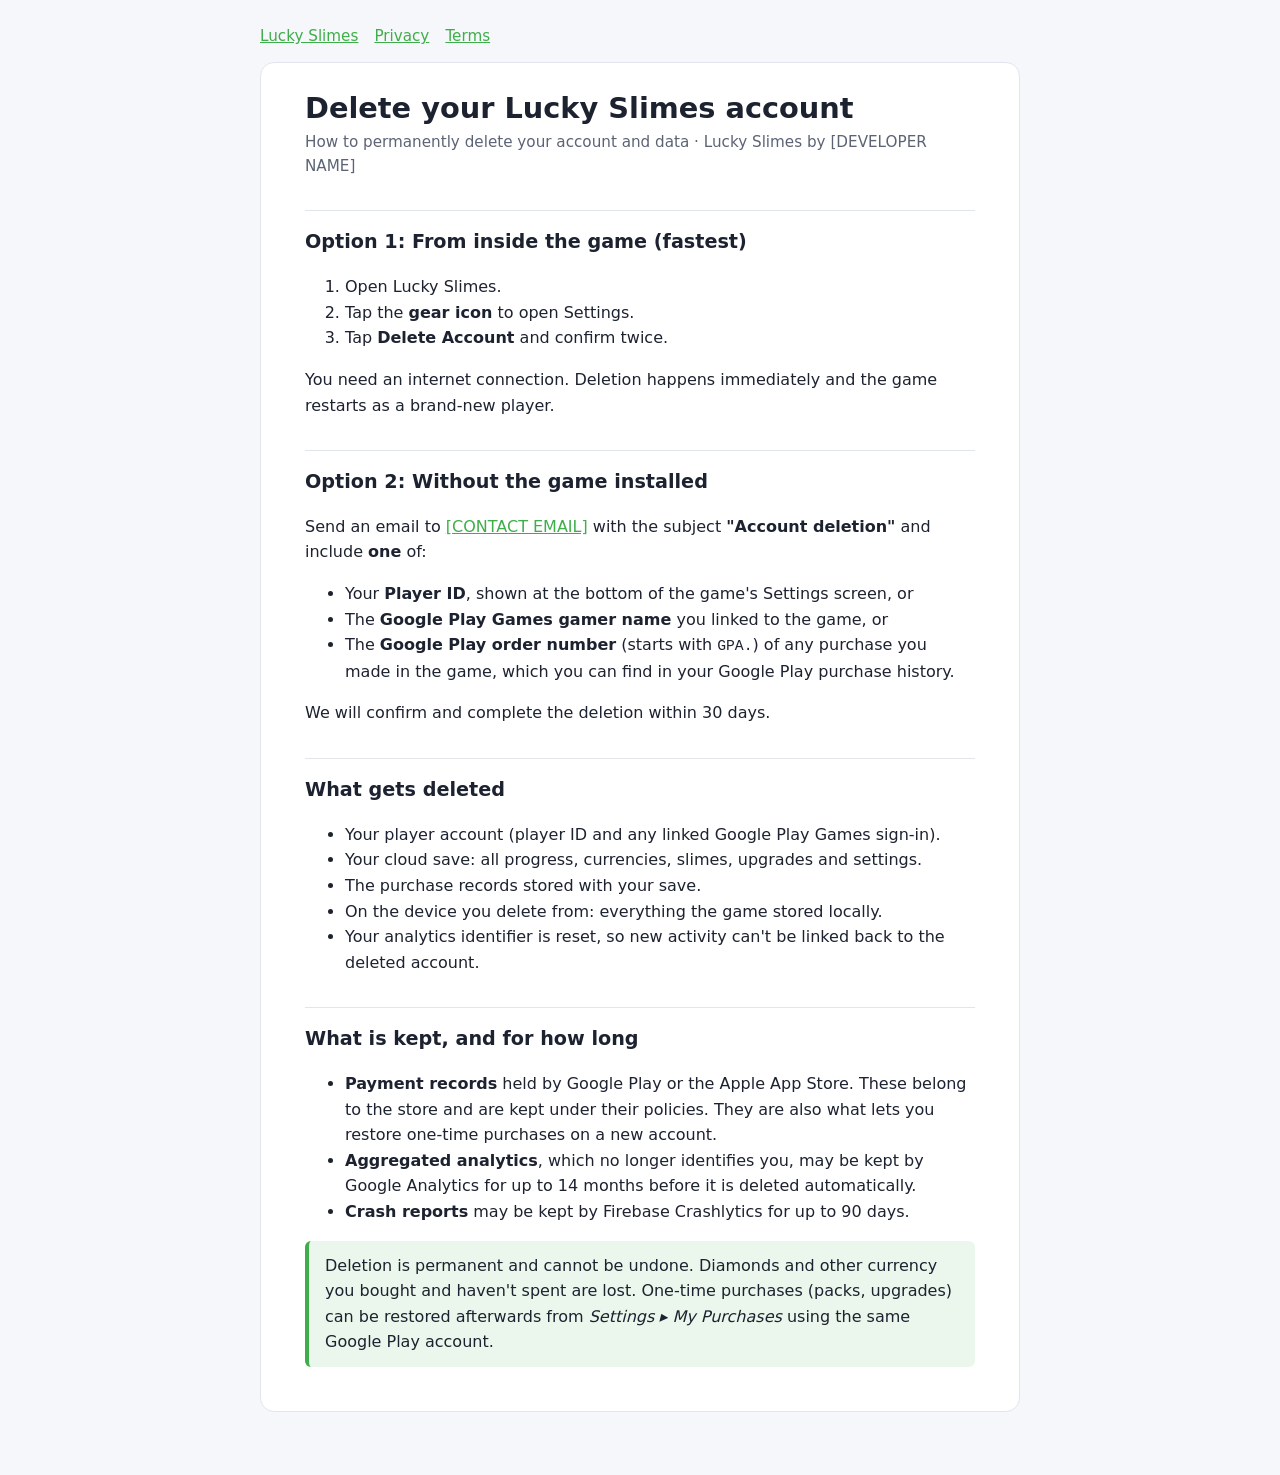
==== delete-account.html @ 8e63bffc "Publish Lucky Slimes privacy policy, terms and account deletion pages Co-Authored-By: Claude Opus 5." ====
<!doctype html>
<html lang="en">
<head>
<meta charset="utf-8">
<meta name="viewport" content="width=device-width, initial-scale=1">
<title>Delete Your Lucky Slimes Account</title>
<link rel="stylesheet" href="style.css">
</head>
<body>
<nav><a href="index.html">Lucky Slimes</a><a href="privacy.html">Privacy</a><a href="terms.html">Terms</a></nav>
<main>
  <h1>Delete your Lucky Slimes account</h1>
  <p class="meta">How to permanently delete your account and data · Lucky Slimes by [DEVELOPER NAME]</p>

  <h2>Option 1: From inside the game (fastest)</h2>
  <ol>
    <li>Open Lucky Slimes.</li>
    <li>Tap the <strong>gear icon</strong> to open Settings.</li>
    <li>Tap <strong>Delete Account</strong> and confirm twice.</li>
  </ol>
  <p>You need an internet connection. Deletion happens immediately and the game restarts as a brand-new
  player.</p>

  <h2>Option 2: Without the game installed</h2>
  <p>Send an email to <a href="mailto:[CONTACT EMAIL]?subject=Lucky%20Slimes%20account%20deletion">[CONTACT EMAIL]</a>
  with the subject <strong>"Account deletion"</strong> and include <strong>one</strong> of:</p>
  <ul>
    <li>Your <strong>Player ID</strong>, shown at the bottom of the game's Settings screen, or</li>
    <li>The <strong>Google Play Games gamer name</strong> you linked to the game, or</li>
    <li>The <strong>Google Play order number</strong> (starts with <code>GPA.</code>) of any purchase you
    made in the game, which you can find in your Google Play purchase history.</li>
  </ul>
  <p>We will confirm and complete the deletion within 30 days.</p>

  <h2>What gets deleted</h2>
  <ul>
    <li>Your player account (player ID and any linked Google Play Games sign-in).</li>
    <li>Your cloud save: all progress, currencies, slimes, upgrades and settings.</li>
    <li>The purchase records stored with your save.</li>
    <li>On the device you delete from: everything the game stored locally.</li>
    <li>Your analytics identifier is reset, so new activity can't be linked back to the deleted account.</li>
  </ul>

  <h2>What is kept, and for how long</h2>
  <ul>
    <li><strong>Payment records</strong> held by Google Play or the Apple App Store. These belong to the
    store and are kept under their policies. They are also what lets you restore one-time purchases on a
    new account.</li>
    <li><strong>Aggregated analytics</strong>, which no longer identifies you, may be kept by Google Analytics
    for up to 14 months before it is deleted automatically.</li>
    <li><strong>Crash reports</strong> may be kept by Firebase Crashlytics for up to 90 days.</li>
  </ul>

  <div class="callout">Deletion is permanent and cannot be undone. Diamonds and other currency you bought
  and haven't spent are lost. One-time purchases (packs, upgrades) can be restored afterwards from
  <em>Settings ▸ My Purchases</em> using the same Google Play account.</div>
</main>
</body>
</html>
---- style.css ----
:root {
  --bg: #f6f7fb;
  --card: #ffffff;
  --text: #1d2230;
  --muted: #5b6375;
  --accent: #3fae4a;
  --rule: #e2e5ee;
  color-scheme: light;
}
@media (prefers-color-scheme: dark) {
  :root {
    --bg: #12151c;
    --card: #1b1f29;
    --text: #e8ebf2;
    --muted: #a3abbd;
    --accent: #5fd06a;
    --rule: #2b3140;
    color-scheme: dark;
  }
}
* { box-sizing: border-box; }
body {
  margin: 0;
  background: var(--bg);
  color: var(--text);
  font: 16px/1.6 system-ui, -apple-system, "Segoe UI", Roboto, sans-serif;
  padding: 24px 16px 64px;
}
main {
  max-width: 760px;
  margin: 0 auto;
  background: var(--card);
  border: 1px solid var(--rule);
  border-radius: 14px;
  padding: 28px clamp(18px, 5vw, 44px);
}
h1 { font-size: 1.8rem; line-height: 1.2; margin: 0 0 4px; }
h2 { font-size: 1.2rem; margin: 32px 0 8px; padding-top: 16px; border-top: 1px solid var(--rule); }
h3 { font-size: 1rem; margin: 20px 0 4px; }
p, li { color: var(--text); }
.meta { color: var(--muted); margin: 0 0 20px; font-size: 0.95rem; }
a { color: var(--accent); }
nav { max-width: 760px; margin: 0 auto 14px; font-size: 0.95rem; }
nav a { margin-right: 16px; }
table { width: 100%; border-collapse: collapse; font-size: 0.95rem; }
.table-wrap { overflow-x: auto; }
th, td { text-align: left; vertical-align: top; padding: 8px 10px; border-bottom: 1px solid var(--rule); }
th { color: var(--muted); font-weight: 600; }
.callout {
  border-left: 4px solid var(--accent);
  background: color-mix(in srgb, var(--accent) 10%, transparent);
  padding: 12px 16px;
  border-radius: 6px;
  margin: 16px 0;
}
code { font-size: 0.92em; }
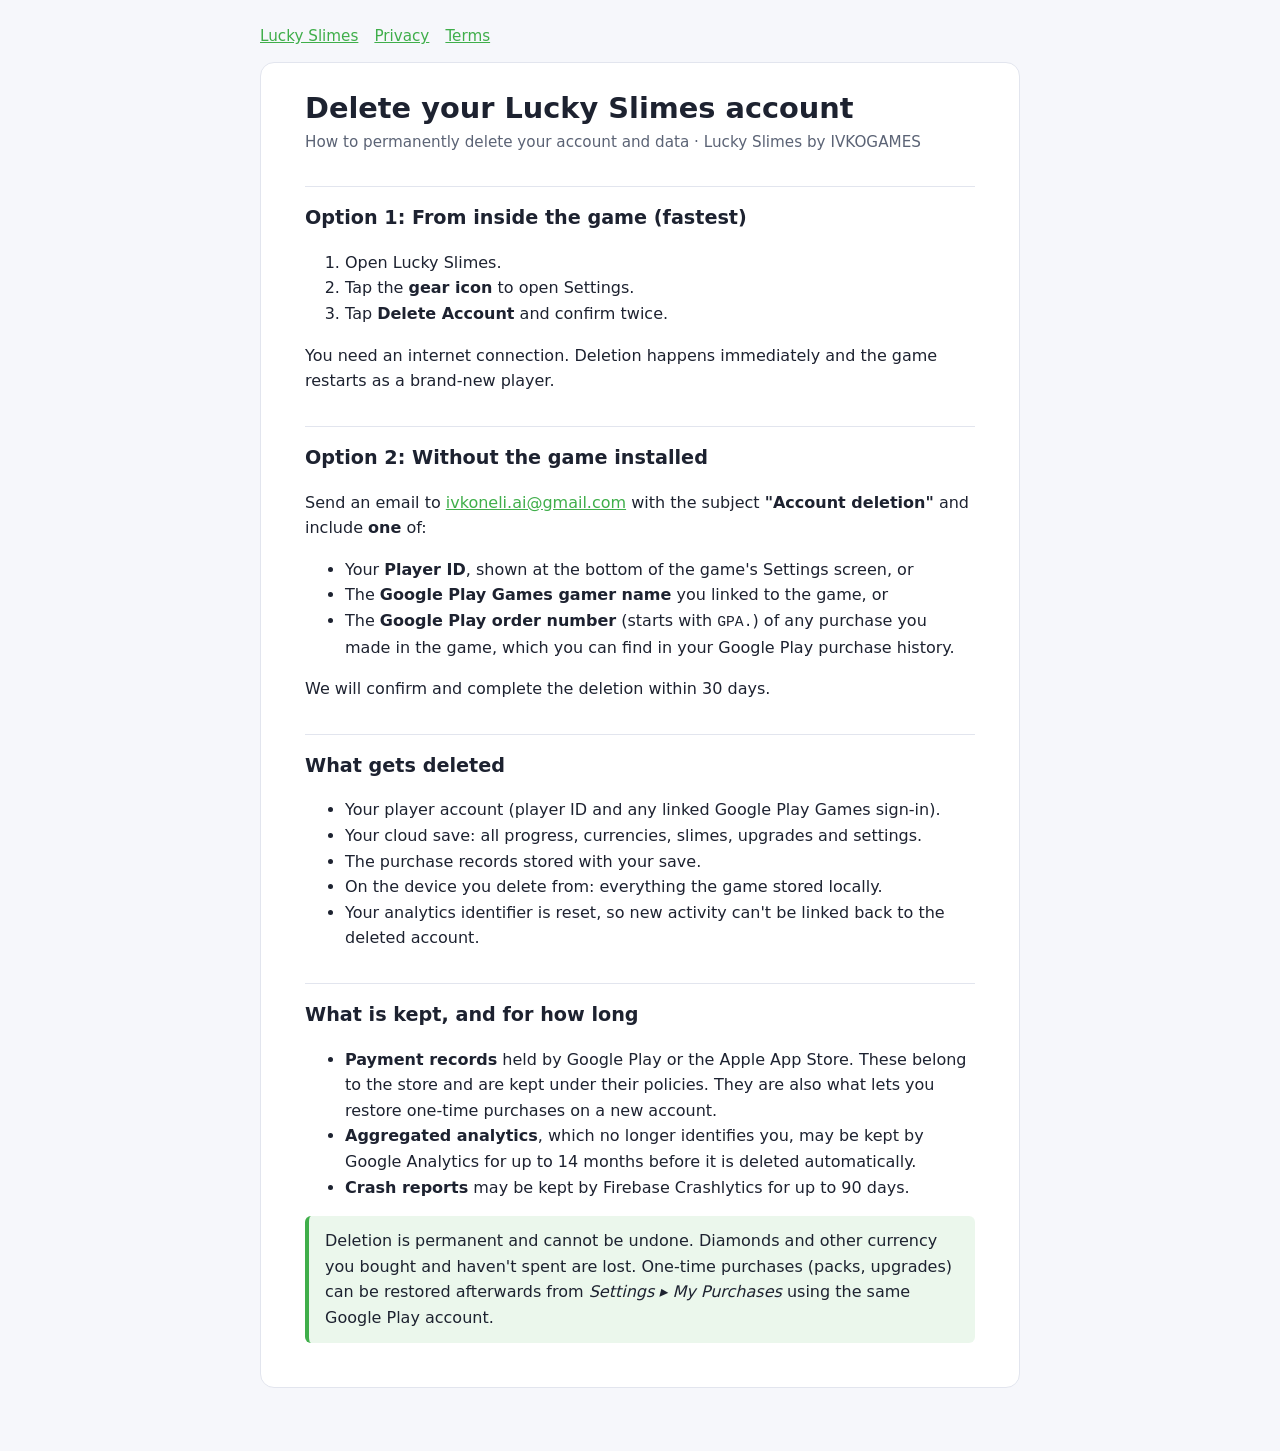
==== commit 343ea510: "Name IVKOGAMES as the developer and set the contact, country and effective date Co-Authored-By: Clau" ====
--- a/delete-account.html
+++ b/delete-account.html
@@ -10,7 +10,7 @@
 <nav><a href="index.html">Lucky Slimes</a><a href="privacy.html">Privacy</a><a href="terms.html">Terms</a></nav>
 <main>
   <h1>Delete your Lucky Slimes account</h1>
-  <p class="meta">How to permanently delete your account and data · Lucky Slimes by [DEVELOPER NAME]</p>
+  <p class="meta">How to permanently delete your account and data · Lucky Slimes by IVKOGAMES</p>
 
   <h2>Option 1: From inside the game (fastest)</h2>
   <ol>
@@ -22,7 +22,7 @@
   player.</p>
 
   <h2>Option 2: Without the game installed</h2>
-  <p>Send an email to <a href="mailto:[CONTACT EMAIL]?subject=Lucky%20Slimes%20account%20deletion">[CONTACT EMAIL]</a>
+  <p>Send an email to <a href="mailto:ivkoneli.ai@gmail.com?subject=Lucky%20Slimes%20account%20deletion">ivkoneli.ai@gmail.com</a>
   with the subject <strong>"Account deletion"</strong> and include <strong>one</strong> of:</p>
   <ul>
     <li>Your <strong>Player ID</strong>, shown at the bottom of the game's Settings screen, or</li>
